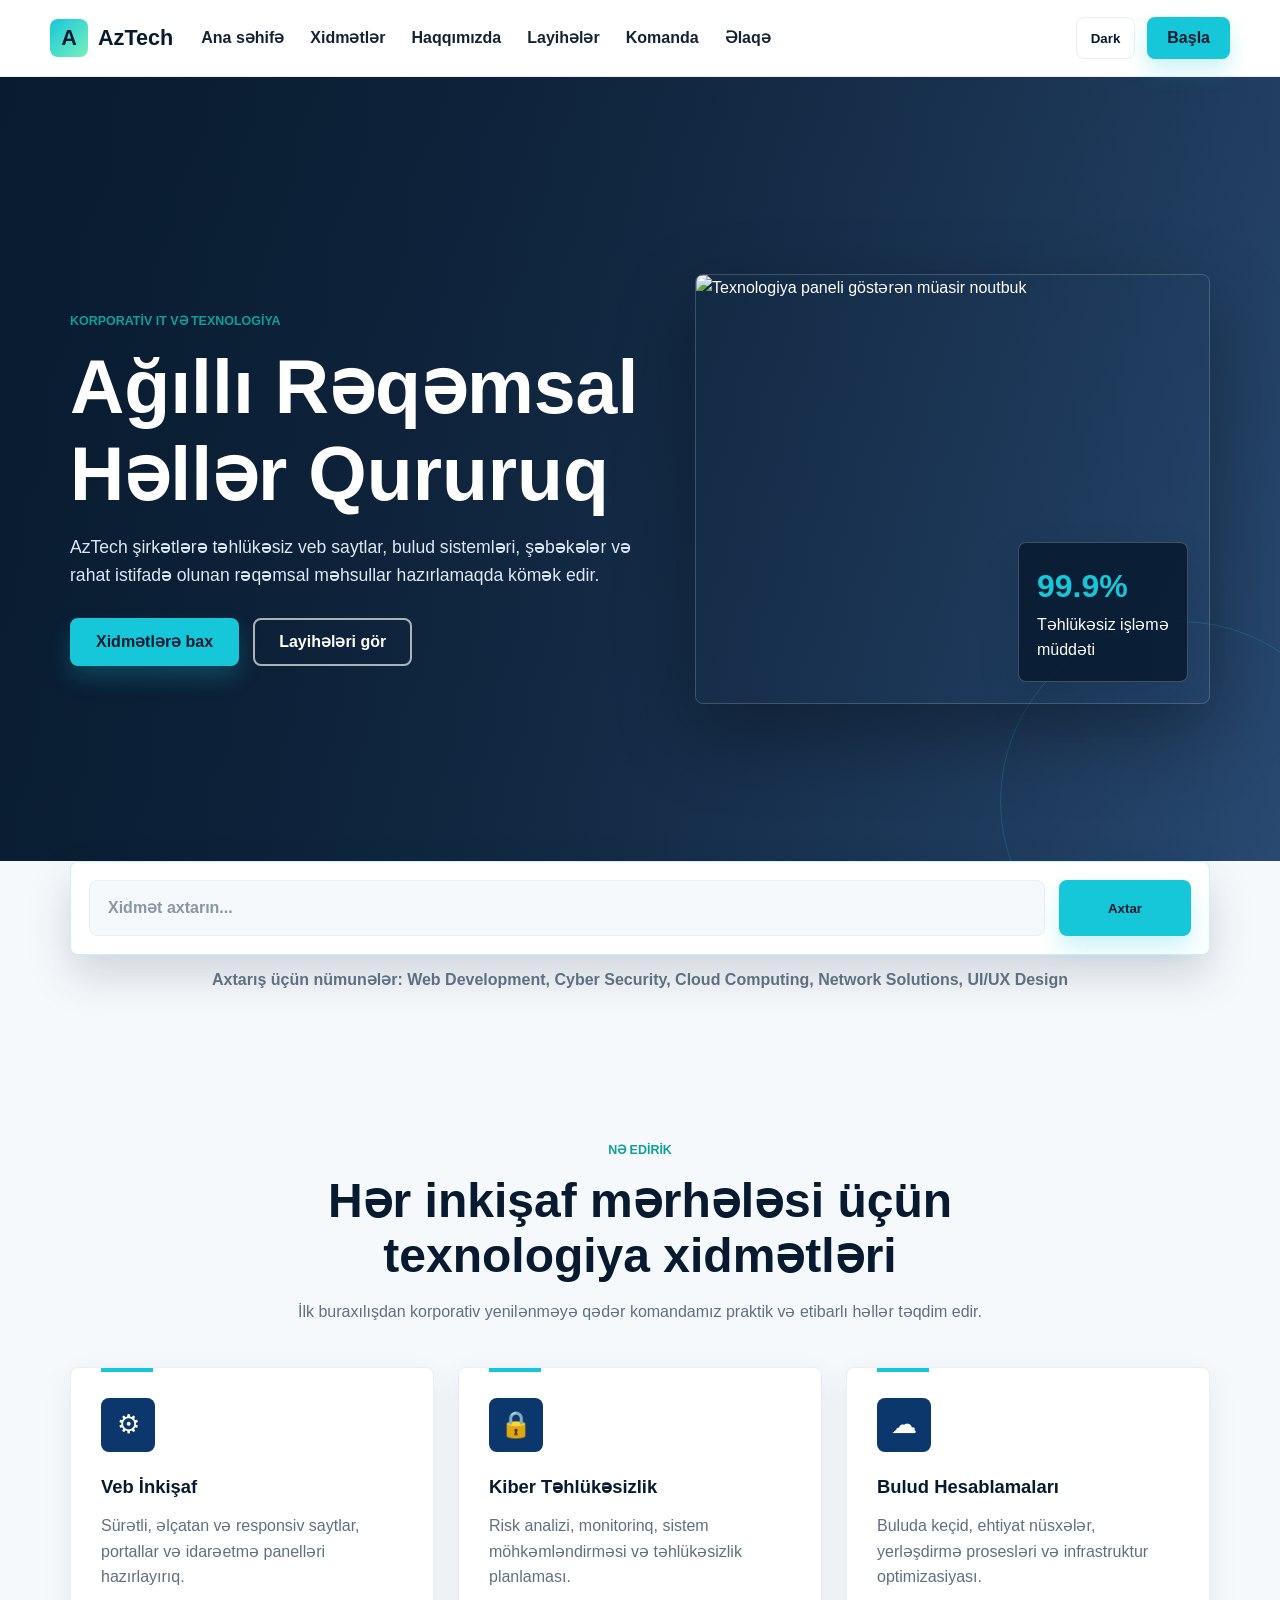
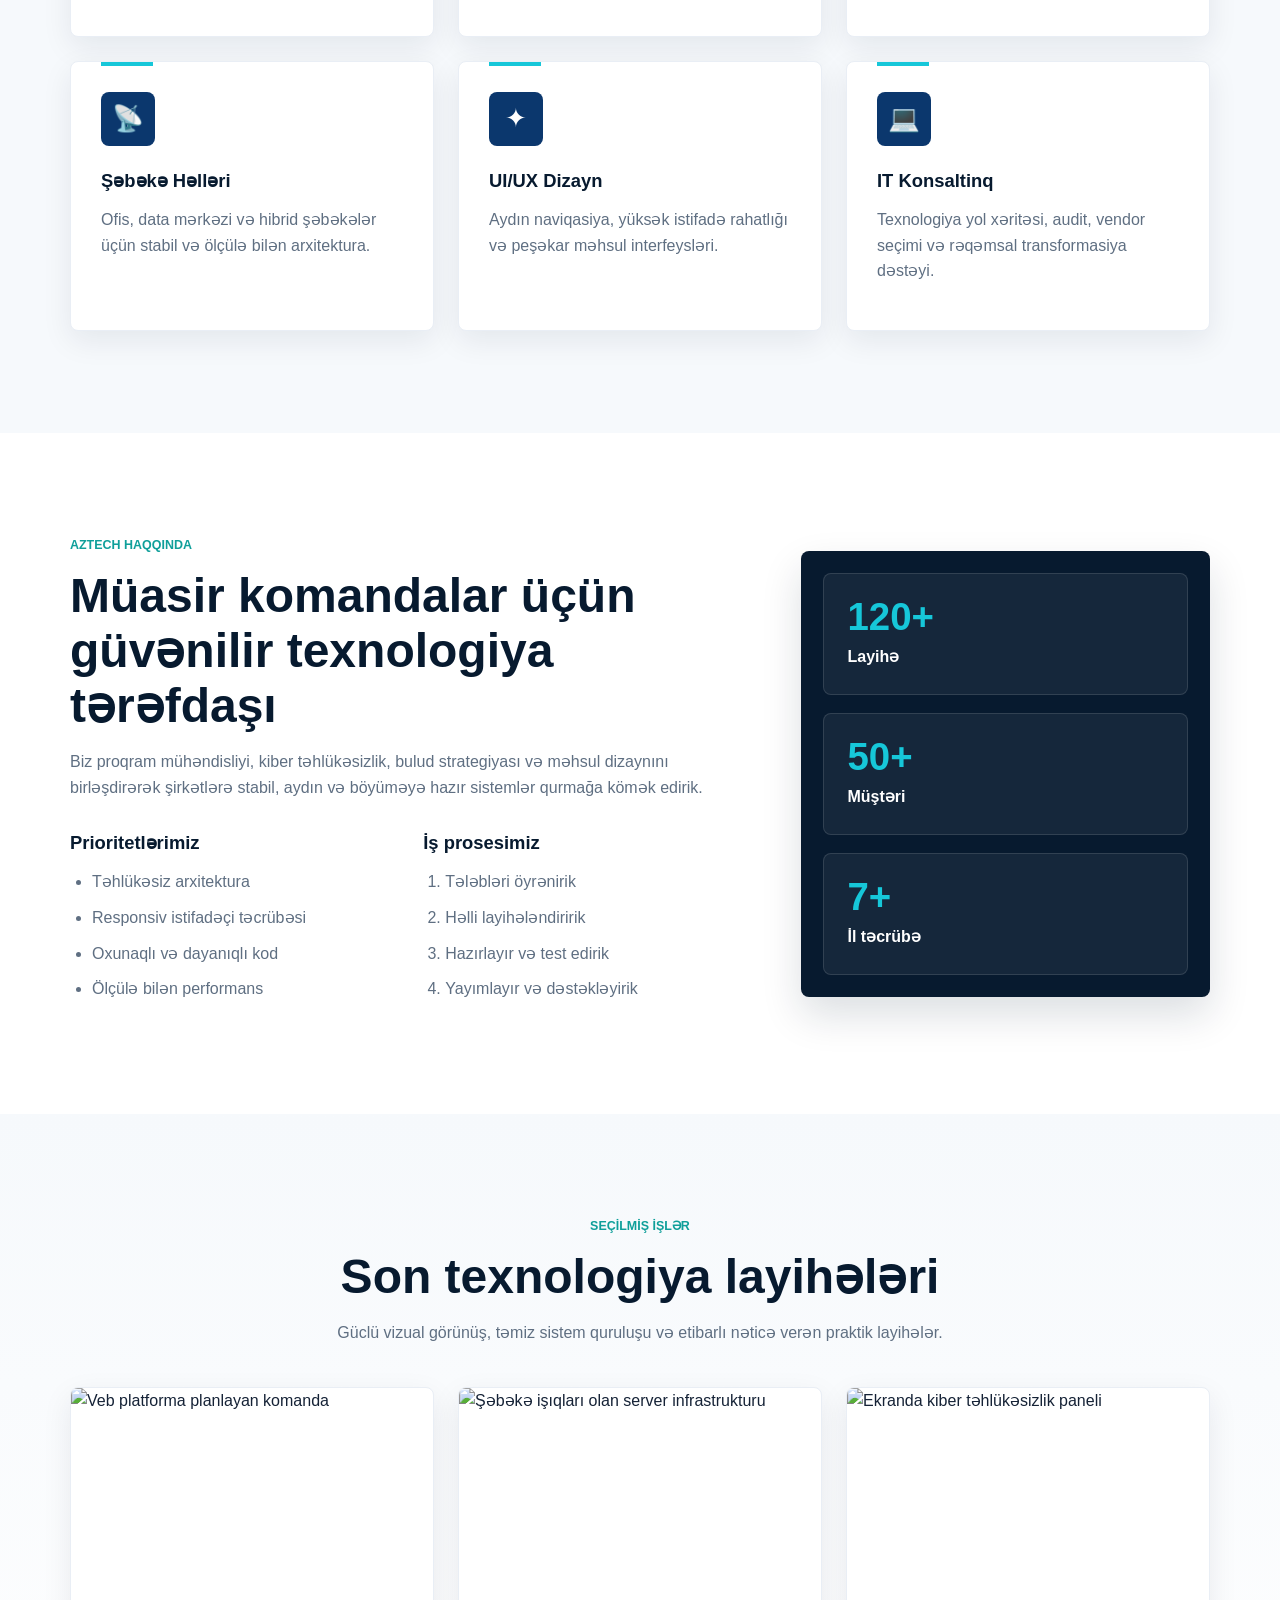
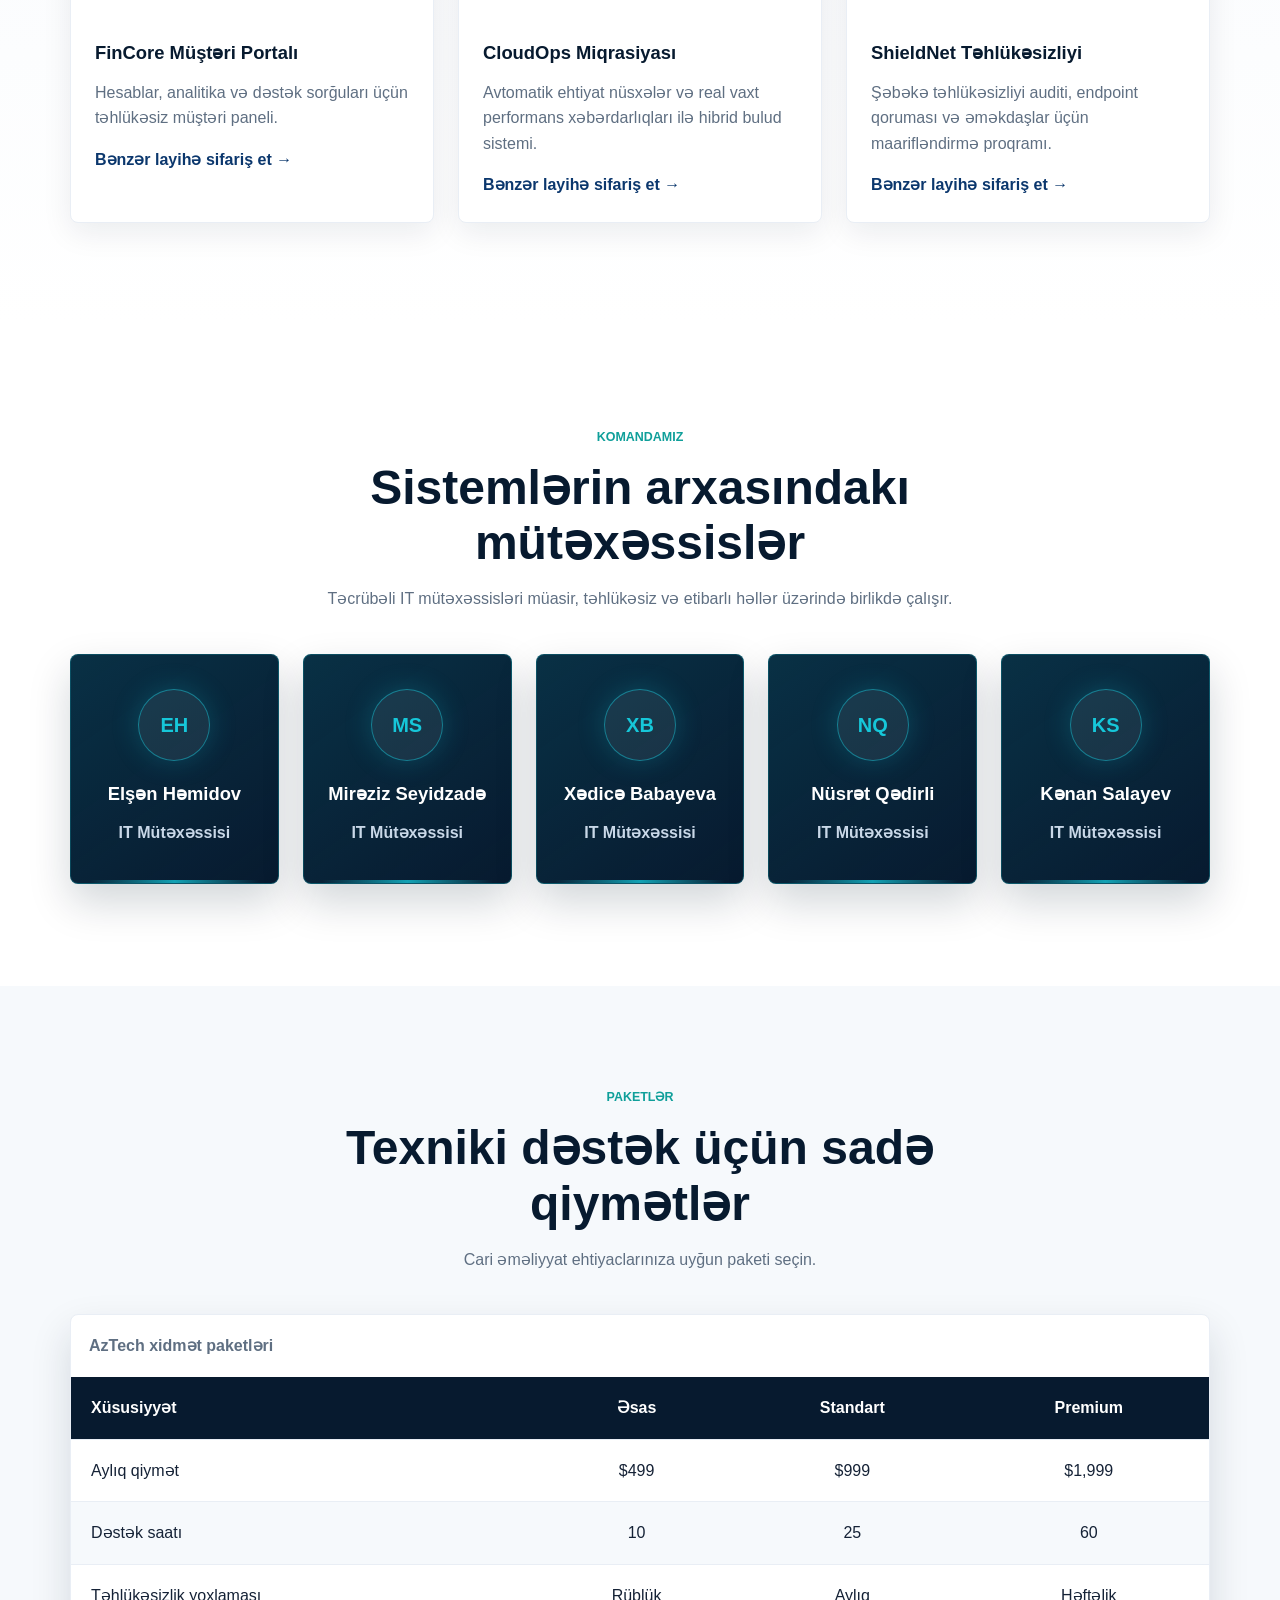
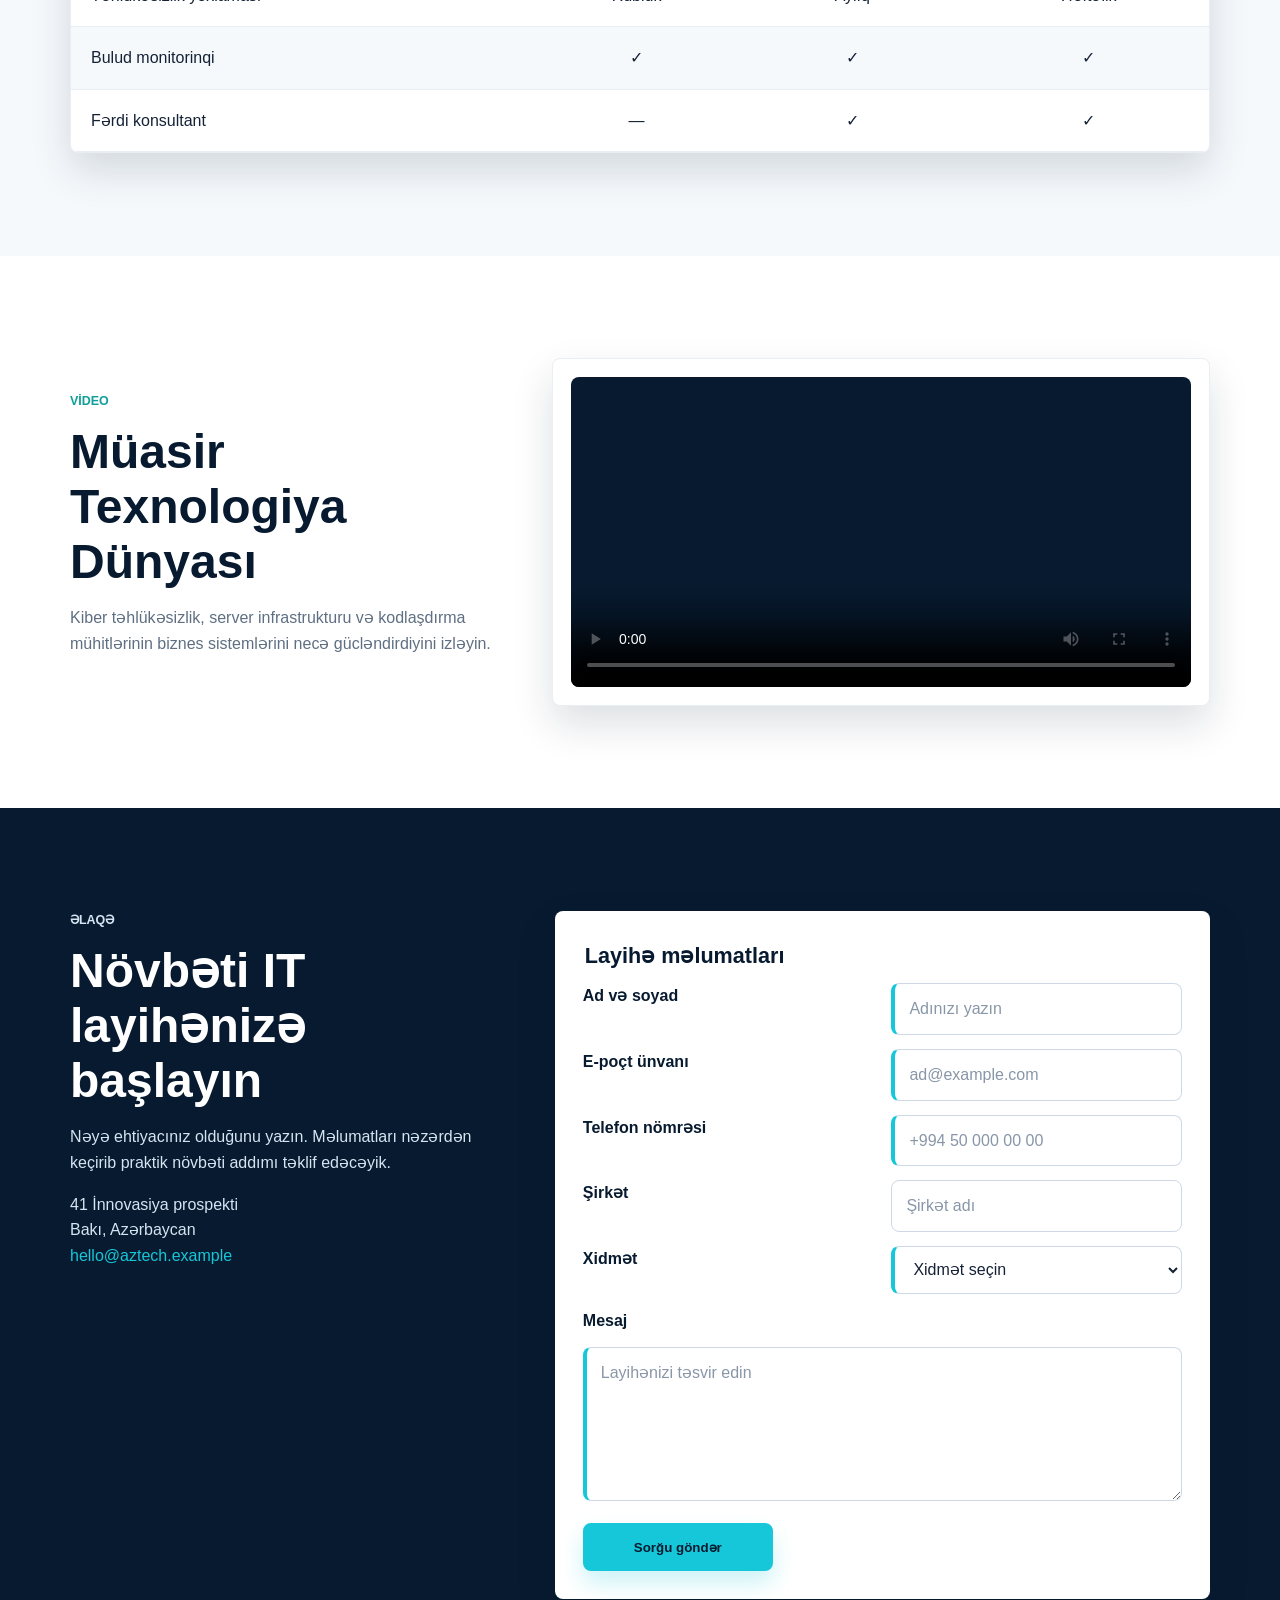
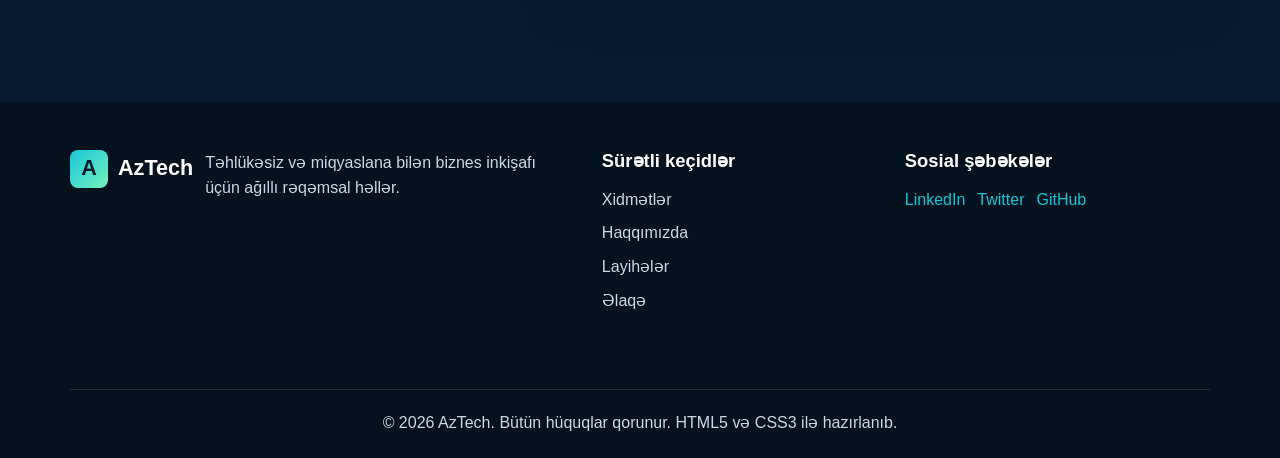
==== sayt.html @ c0870e99 "veb" ====
<!DOCTYPE html>
<html lang="az">
<head>
    <meta charset="UTF-8">
    <meta name="viewport" content="width=device-width, initial-scale=1.0">
    <meta name="description" content="AzTech müasir şirkətlər üçün ağıllı rəqəmsal həllər hazırlayır.">
    <title>AzTech | Ağıllı Rəqəmsal Həllər</title>
    <link rel="stylesheet" href="sayt.css">
</head>
<body>
    <!-- Header / Navigation -->
    <header class="site-header" id="home">
        <nav class="navbar" aria-label="Əsas naviqasiya">
            <a class="logo" href="#home" aria-label="AzTech ana səhifə">
                <span class="logo-mark">A</span>
                AzTech
            </a>

            <button class="menu-button" type="button" aria-label="Naviqasiyanı aç">
                <span></span>
                <span></span>
                <span></span>
            </button>

            <ul class="nav-links">
                <li><a href="#home">Ana səhifə</a></li>
                <li><a href="#services">Xidmətlər</a></li>
                <li><a href="#about">Haqqımızda</a></li>
                <li><a href="#projects">Layihələr</a></li>
                <li><a href="#team">Komanda</a></li>
                <li><a href="#contact">Əlaqə</a></li>
            </ul>

            <div class="nav-actions">
                <button class="theme-toggle" type="button">Dark</button>
                <a class="btn btn-small" href="#contact">Başla</a>
            </div>
        </nav>
    </header>

    <main>
        <!-- Hero Section -->
        <section class="hero section" aria-labelledby="hero-title">
            <div class="hero-overlay"></div>
            <div class="container hero-grid">
                <article class="hero-content">
                    <p class="eyebrow">Korporativ IT və Texnologiya</p>
                    <h1 id="hero-title">Ağıllı Rəqəmsal Həllər Qururuq</h1>
                    <p class="hero-text">
                        AzTech şirkətlərə təhlükəsiz veb saytlar, bulud sistemləri, şəbəkələr
                        və rahat istifadə olunan rəqəmsal məhsullar hazırlamaqda kömək edir.
                    </p>
                    <div class="button-group">
                        <a class="btn" href="#services">Xidmətlərə bax</a>
                        <a class="btn btn-secondary" href="#projects">Layihələri gör</a>
                    </div>
                </article>

                <aside class="hero-visual" aria-label="Texnologiya paneli görüntüsü">
                    <img src="https://images.unsplash.com/photo-1516321318423-f06f85e504b3?auto=format&fit=crop&w=900&q=80" alt="Texnologiya paneli göstərən müasir noutbuk">
                    <div class="floating-card">
                        <strong>99.9%</strong>
                        <span>Təhlükəsiz işləmə müddəti</span>
                    </div>
                </aside>
            </div>
        </section>

        <!-- Search Section -->
        <section class="search-section" aria-labelledby="site-search-title">
            <div class="container">
                <form class="site-search" action="#" method="get">
                    <label class="sr-only" for="site-search-input" id="site-search-title">Xidmət və layihə axtarışı</label>
                    <input type="search" id="site-search-input" name="q" placeholder="Xidmət axtarın...">
                    <button class="btn search-button" type="submit">Axtar</button>
                </form>
                <p class="search-message" id="search-message"></p>
            </div>
        </section>

        <!-- Services Section -->
        <section class="section services" id="services" aria-labelledby="services-title">
            <div class="container">
                <div class="section-heading">
                    <p class="eyebrow">Nə edirik</p>
                    <h2 id="services-title">Hər inkişaf mərhələsi üçün texnologiya xidmətləri</h2>
                    <p>İlk buraxılışdan korporativ yenilənməyə qədər komandamız praktik və etibarlı həllər təqdim edir.</p>
                </div>

                <div class="card-grid services-grid">
                    <article class="service-card" data-service="Web Development Veb İnkişaf">
                        <span class="card-icon">&#9881;</span>
                        <h3>Veb İnkişaf</h3>
                        <p>Sürətli, əlçatan və responsiv saytlar, portallar və idarəetmə panelləri hazırlayırıq.</p>
                    </article>
                    <article class="service-card" data-service="Cyber Security Kiber Təhlükəsizlik">
                        <span class="card-icon">&#128274;</span>
                        <h3>Kiber Təhlükəsizlik</h3>
                        <p>Risk analizi, monitorinq, sistem möhkəmləndirməsi və təhlükəsizlik planlaması.</p>
                    </article>
                    <article class="service-card" data-service="Cloud Computing Bulud Hesablamaları">
                        <span class="card-icon">&#9729;</span>
                        <h3>Bulud Hesablamaları</h3>
                        <p>Buluda keçid, ehtiyat nüsxələr, yerləşdirmə prosesləri və infrastruktur optimizasiyası.</p>
                    </article>
                    <article class="service-card" data-service="Network Solutions Şəbəkə Həlləri">
                        <span class="card-icon">&#128225;</span>
                        <h3>Şəbəkə Həlləri</h3>
                        <p>Ofis, data mərkəzi və hibrid şəbəkələr üçün stabil və ölçülə bilən arxitektura.</p>
                    </article>
                    <article class="service-card" data-service="UI/UX Design UI UX Dizayn">
                        <span class="card-icon">&#10022;</span>
                        <h3>UI/UX Dizayn</h3>
                        <p>Aydın naviqasiya, yüksək istifadə rahatlığı və peşəkar məhsul interfeysləri.</p>
                    </article>
                    <article class="service-card" data-service="IT Consulting IT Konsaltinq">
                        <span class="card-icon">&#128187;</span>
                        <h3>IT Konsaltinq</h3>
                        <p>Texnologiya yol xəritəsi, audit, vendor seçimi və rəqəmsal transformasiya dəstəyi.</p>
                    </article>
                </div>
            </div>
        </section>

        <!-- About Section -->
        <section class="section about" id="about" aria-labelledby="about-title">
            <div class="container about-grid">
                <article>
                    <p class="eyebrow">AzTech haqqında</p>
                    <h2 id="about-title">Müasir komandalar üçün güvənilir texnologiya tərəfdaşı</h2>
                    <p>
                        Biz proqram mühəndisliyi, kiber təhlükəsizlik, bulud strategiyası və məhsul dizaynını
                        birləşdirərək şirkətlərə stabil, aydın və böyüməyə hazır sistemlər qurmağa kömək edirik.
                    </p>

                    <div class="list-columns">
                        <div>
                            <h3>Prioritetlərimiz</h3>
                            <ul class="check-list">
                                <li>Təhlükəsiz arxitektura</li>
                                <li>Responsiv istifadəçi təcrübəsi</li>
                                <li>Oxunaqlı və dayanıqlı kod</li>
                                <li>Ölçülə bilən performans</li>
                            </ul>
                        </div>
                        <div>
                            <h3>İş prosesimiz</h3>
                            <ol class="number-list">
                                <li>Tələbləri öyrənirik</li>
                                <li>Həlli layihələndiririk</li>
                                <li>Hazırlayır və test edirik</li>
                                <li>Yayımlayır və dəstəkləyirik</li>
                            </ol>
                        </div>
                    </div>
                </article>

                <aside class="stats-panel" aria-label="Şirkət statistikası">
                    <div class="stat-card">
                        <strong>120+</strong>
                        <span>Layihə</span>
                    </div>
                    <div class="stat-card">
                        <strong>50+</strong>
                        <span>Müştəri</span>
                    </div>
                    <div class="stat-card">
                        <strong>7+</strong>
                        <span>İl təcrübə</span>
                    </div>
                </aside>
            </div>
        </section>

        <!-- Projects Section -->
        <section class="section projects" id="projects" aria-labelledby="projects-title">
            <div class="container">
                <div class="section-heading">
                    <p class="eyebrow">Seçilmiş işlər</p>
                    <h2 id="projects-title">Son texnologiya layihələri</h2>
                    <p>Güclü vizual görünüş, təmiz sistem quruluşu və etibarlı nəticə verən praktik layihələr.</p>
                </div>

                <div class="card-grid project-grid">
                    <article class="project-card">
                        <img src="https://images.unsplash.com/photo-1551434678-e076c223a692?auto=format&fit=crop&w=700&q=80" alt="Veb platforma planlayan komanda">
                        <div class="project-body">
                            <h3>FinCore Müştəri Portalı</h3>
                            <p>Hesablar, analitika və dəstək sorğuları üçün təhlükəsiz müştəri paneli.</p>
                            <a href="#contact">Bənzər layihə sifariş et &rarr;</a>
                        </div>
                    </article>
                    <article class="project-card">
                        <img src="https://images.unsplash.com/photo-1558494949-ef010cbdcc31?auto=format&fit=crop&w=700&q=80" alt="Şəbəkə işıqları olan server infrastrukturu">
                        <div class="project-body">
                            <h3>CloudOps Miqrasiyası</h3>
                            <p>Avtomatik ehtiyat nüsxələr və real vaxt performans xəbərdarlıqları ilə hibrid bulud sistemi.</p>
                            <a href="#contact">Bənzər layihə sifariş et &rarr;</a>
                        </div>
                    </article>
                    <article class="project-card">
                        <img src="https://images.unsplash.com/photo-1563986768609-322da13575f3?auto=format&fit=crop&w=700&q=80" alt="Ekranda kiber təhlükəsizlik paneli">
                        <div class="project-body">
                            <h3>ShieldNet Təhlükəsizliyi</h3>
                            <p>Şəbəkə təhlükəsizliyi auditi, endpoint qoruması və əməkdaşlar üçün maarifləndirmə proqramı.</p>
                            <a href="#contact">Bənzər layihə sifariş et &rarr;</a>
                        </div>
                    </article>
                </div>
            </div>
        </section>

        <!-- Team Section -->
        <section class="section team" id="team" aria-labelledby="team-title">
            <div class="container">
                <div class="section-heading">
                    <p class="eyebrow">Komandamız</p>
                    <h2 id="team-title">Sistemlərin arxasındakı mütəxəssislər</h2>
                    <p>Təcrübəli IT mütəxəssisləri müasir, təhlükəsiz və etibarlı həllər üzərində birlikdə çalışır.</p>
                </div>

                <div class="card-grid team-grid">
                    <article class="team-card" data-initials="EH">
                        <h3>Elşən Həmidov</h3>
                        <p>IT Mütəxəssisi</p>
                    </article>
                    <article class="team-card" data-initials="MS">
                        <h3>Mirəziz Seyidzadə</h3>
                        <p>IT Mütəxəssisi</p>
                    </article>
                    <article class="team-card" data-initials="XB">
                        <h3>Xədicə Babayeva</h3>
                        <p>IT Mütəxəssisi</p>
                    </article>
                    <article class="team-card" data-initials="NQ">
                        <h3>Nüsrət Qədirli</h3>
                        <p>IT Mütəxəssisi</p>
                    </article>
                    <article class="team-card" data-initials="KS">
                        <h3>Kənan Salayev</h3>
                        <p>IT Mütəxəssisi</p>
                    </article>
                </div>
            </div>
        </section>

        <!-- Pricing Table Section -->
        <section class="section pricing" aria-labelledby="pricing-title">
            <div class="container">
                <div class="section-heading">
                    <p class="eyebrow">Paketlər</p>
                    <h2 id="pricing-title">Texniki dəstək üçün sadə qiymətlər</h2>
                    <p>Cari əməliyyat ehtiyaclarınıza uyğun paketi seçin.</p>
                </div>

                <div class="table-wrap">
                    <table>
                        <caption>AzTech xidmət paketləri</caption>
                        <thead>
                            <tr>
                                <th scope="col">Xüsusiyyət</th>
                                <th scope="col">Əsas</th>
                                <th scope="col">Standart</th>
                                <th scope="col">Premium</th>
                            </tr>
                        </thead>
                        <tbody>
                            <tr>
                                <td>Aylıq qiymət</td>
                                <td>$499</td>
                                <td>$999</td>
                                <td>$1,999</td>
                            </tr>
                            <tr>
                                <td>Dəstək saatı</td>
                                <td>10</td>
                                <td>25</td>
                                <td>60</td>
                            </tr>
                            <tr>
                                <td>Təhlükəsizlik yoxlaması</td>
                                <td>Rüblük</td>
                                <td>Aylıq</td>
                                <td>Həftəlik</td>
                            </tr>
                            <tr>
                                <td>Bulud monitorinqi</td>
                                <td>&#10003;</td>
                                <td>&#10003;</td>
                                <td>&#10003;</td>
                            </tr>
                            <tr>
                                <td>Fərdi konsultant</td>
                                <td>&mdash;</td>
                                <td>&#10003;</td>
                                <td>&#10003;</td>
                            </tr>
                        </tbody>
                    </table>
                </div>
            </div>
        </section>

        <!-- Video Section -->
        <section class="section media-section" aria-labelledby="media-title">
            <div class="container media-grid">
                <article>
                    <p class="eyebrow">Video</p>
                    <h2 id="media-title">Müasir Texnologiya Dünyası</h2>
                    <p>
                        Kiber təhlükəsizlik, server infrastrukturu və kodlaşdırma mühitlərinin
                        biznes sistemlərini necə gücləndirdiyini izləyin.
                    </p>
                </article>

                <div class="media-box">
                    <video controls poster="https://images.unsplash.com/photo-1518770660439-4636190af475?auto=format&fit=crop&w=900&q=80">
                        <source src="https://videos.pexels.com/video-files/3129957/3129957-uhd_2560_1440_25fps.mp4" type="video/mp4">
                        Brauzeriniz video elementini dəstəkləmir.
                    </video>
                </div>
            </div>
        </section>

        <!-- Contact Section -->
        <section class="section contact" id="contact" aria-labelledby="contact-title">
            <div class="container contact-grid">
                <article>
                    <p class="eyebrow">Əlaqə</p>
                    <h2 id="contact-title">Növbəti IT layihənizə başlayın</h2>
                    <p>
                        Nəyə ehtiyacınız olduğunu yazın. Məlumatları nəzərdən keçirib praktik növbəti addımı təklif edəcəyik.
                    </p>
                    <address>
                        41 İnnovasiya prospekti<br>
                        Bakı, Azərbaycan<br>
                        <a href="mailto:hello@aztech.example">hello@aztech.example</a>
                    </address>
                </article>

                <form class="contact-form" action="#" method="post" novalidate>
                    <fieldset>
                        <legend>Layihə məlumatları</legend>

                        <label for="name">Ad və soyad</label>
                        <input type="text" id="name" name="name" placeholder="Adınızı yazın" required minlength="2">

                        <label for="email">E-poçt ünvanı</label>
                        <input type="email" id="email" name="email" placeholder="ad@example.com" required>

                        <label for="phone">Telefon nömrəsi</label>
                        <input type="tel" id="phone" name="phone" placeholder="+994 50 000 00 00" required>

                        <label for="company">Şirkət</label>
                        <input type="text" id="company" name="company" placeholder="Şirkət adı">

                        <label for="service">Xidmət</label>
                        <select id="service" name="service" required>
                            <option value="">Xidmət seçin</option>
                            <option value="web-development">Veb İnkişaf</option>
                            <option value="cyber-security">Kiber Təhlükəsizlik</option>
                            <option value="cloud-computing">Bulud Hesablamaları</option>
                            <option value="it-consulting">IT Konsaltinq</option>
                        </select>

                        <label for="message">Mesaj</label>
                        <textarea id="message" name="message" rows="5" placeholder="Layihənizi təsvir edin" required></textarea>

                        <button class="btn" type="submit">Sorğu göndər</button>
                    </fieldset>
                </form>
            </div>
        </section>
    </main>

    <!-- Footer -->
    <footer class="footer">
        <div class="container footer-grid">
            <div>
                <a class="logo footer-logo" href="#home">
                    <span class="logo-mark">A</span>
                    AzTech
                </a>
                <p>Təhlükəsiz və miqyaslana bilən biznes inkişafı üçün ağıllı rəqəmsal həllər.</p>
            </div>

            <div>
                <h3>Sürətli keçidlər</h3>
                <ul>
                    <li><a href="#services">Xidmətlər</a></li>
                    <li><a href="#about">Haqqımızda</a></li>
                    <li><a href="#projects">Layihələr</a></li>
                    <li><a href="#contact">Əlaqə</a></li>
                </ul>
            </div>

            <div>
                <h3>Sosial şəbəkələr</h3>
                <div class="footer-social">
                    <a href="#">LinkedIn</a>
                    <a href="#">Twitter</a>
                    <a href="#">GitHub</a>
                </div>
            </div>
        </div>
        <p class="copyright">&copy; 2026 AzTech. Bütün hüquqlar qorunur. HTML5 və CSS3 ilə hazırlanıb.</p>
    </footer>
    <button class="back-to-top" type="button" aria-label="Yuxarı qalx">↑</button>
    <script src="sayt.js"></script>
</body>
</html>
---- sayt.css ----
/* Base Styles */
*,
*::before,
*::after {
    box-sizing: border-box;
}

:root {
    --navy: #071a2f;
    --blue: #0b376d;
    --cyan: #16c7d9;
    --teal: #0f9f9a;
    --white: #ffffff;
    --gray-50: #f6f9fc;
    --gray-100: #e9eef5;
    --gray-600: #5f6f82;
    --gray-900: #152236;
    --shadow: 0 18px 40px rgba(7, 26, 47, 0.14);
    --radius: 8px;
    --section-padding: clamp(64px, 8vw, 108px);
}

html {
    scroll-behavior: smooth;
}

body {
    margin: 0;
    color: var(--gray-900);
    background: var(--white);
    font-family: Arial, Helvetica, sans-serif;
    line-height: 1.6;
    overflow-x: hidden;
}

body.dark-mode {
    --white: #071a2f;
    --gray-50: #0d223a;
    --gray-100: #1d3b59;
    --gray-600: #c8d7e8;
    --gray-900: #f4f8fc;
    --navy: #f4f8fc;
    --blue: #16c7d9;
    background: #071a2f;
}

body.dark-mode .site-header,
body.dark-mode .service-card,
body.dark-mode .project-card,
body.dark-mode .site-search,
body.dark-mode .contact-form,
body.dark-mode .table-wrap,
body.dark-mode .media-box {
    background: #0d223a;
}

body.dark-mode .hero,
body.dark-mode .contact,
body.dark-mode .footer {
    background-color: #04111f;
}

img,
video {
    display: block;
    max-width: 100%;
}

a {
    color: inherit;
    text-decoration: none;
    transition: color 0.25s ease, background-color 0.25s ease, transform 0.25s ease;
}

a:hover {
    color: var(--cyan);
}

a:focus,
button:focus,
input:focus,
select:focus,
textarea:focus {
    outline: 3px solid rgba(22, 199, 217, 0.35);
    outline-offset: 3px;
}

p {
    margin: 0 0 1rem;
    color: var(--gray-600);
}

h1,
h2,
h3 {
    margin: 0 0 1rem;
    color: var(--navy);
    line-height: 1.15;
}

h1 {
    max-width: 760px;
    font-size: clamp(2.4rem, 6vw, 4.7rem);
}

h2 {
    font-size: clamp(1.9rem, 4vw, 3rem);
}

h3 {
    font-size: 1.15rem;
}

/* Layout Utilities */
.container {
    width: min(1140px, calc(100% - 40px));
    margin: 0 auto;
}

.section {
    padding: var(--section-padding) 0;
}

.sr-only {
    position: absolute;
    width: 1px;
    height: 1px;
    padding: 0;
    margin: -1px;
    overflow: hidden;
    clip: rect(0, 0, 0, 0);
    white-space: nowrap;
    border: 0;
}

.section-heading {
    max-width: 720px;
    margin: 0 auto 42px;
    text-align: center;
}

.eyebrow {
    margin-bottom: 0.75rem;
    color: var(--teal);
    font-size: 0.78rem;
    font-weight: 800;
    letter-spacing: 0;
    text-transform: uppercase;
}

.card-grid {
    display: grid;
    gap: 24px;
}

.btn {
    display: inline-flex;
    align-items: center;
    justify-content: center;
    min-height: 48px;
    padding: 0 24px;
    border: 2px solid var(--cyan);
    border-radius: var(--radius);
    color: var(--navy);
    background: var(--cyan);
    font-weight: 800;
    cursor: pointer;
    box-shadow: 0 12px 22px rgba(22, 199, 217, 0.22);
}

.btn:hover {
    color: var(--white);
    background: var(--teal);
    border-color: var(--teal);
    transform: translateY(-2px);
}

.btn-secondary {
    color: var(--white);
    background: transparent;
    border-color: rgba(255, 255, 255, 0.65);
    box-shadow: none;
}

.btn-secondary:hover {
    background: var(--white);
    color: var(--navy);
    border-color: var(--white);
}

.btn-small {
    min-height: 42px;
    padding: 0 18px;
}

/* Header / Navigation */
.site-header {
    position: sticky;
    top: 0;
    z-index: 100;
    background: rgba(255, 255, 255, 0.96);
    border-bottom: 1px solid var(--gray-100);
    backdrop-filter: blur(14px);
}

.navbar {
    display: flex;
    align-items: center;
    justify-content: space-between;
    width: min(1180px, calc(100% - 40px));
    min-height: 76px;
    margin: 0 auto;
    gap: 28px;
}

.logo {
    display: inline-flex;
    align-items: center;
    gap: 10px;
    color: var(--navy);
    font-size: 1.35rem;
    font-weight: 900;
}

.logo-mark {
    display: inline-grid;
    place-items: center;
    width: 38px;
    height: 38px;
    border-radius: 8px;
    color: var(--navy);
    background: linear-gradient(135deg, var(--cyan), #76f0bd);
}

.nav-links {
    display: flex;
    align-items: center;
    justify-content: center;
    gap: 26px;
    padding: 0;
    margin: 0;
    list-style: none;
}

.nav-links a {
    color: var(--gray-900);
    font-weight: 700;
}

.nav-links a:hover {
    color: var(--teal);
}

.menu-button {
    display: none;
    width: 42px;
    height: 42px;
    padding: 9px;
    border: 1px solid var(--gray-100);
    border-radius: var(--radius);
    background: var(--white);
    cursor: pointer;
}

.menu-button span {
    display: block;
    height: 2px;
    margin: 6px 0;
    background: var(--navy);
}

.nav-actions {
    display: flex;
    align-items: center;
    gap: 12px;
    margin-left: auto;
}

.theme-toggle {
    min-height: 42px;
    padding: 0 14px;
    border: 1px solid var(--gray-100);
    border-radius: var(--radius);
    color: var(--navy);
    background: var(--white);
    font-weight: 800;
    cursor: pointer;
}

.theme-toggle:hover {
    color: var(--white);
    background: var(--blue);
}

/* Hero Section */
.hero {
    position: relative;
    min-height: calc(100vh - 76px);
    display: flex;
    align-items: center;
    color: var(--white);
    background:
        linear-gradient(120deg, rgba(7, 26, 47, 0.97), rgba(11, 55, 109, 0.84)),
        url("https://images.unsplash.com/photo-1451187580459-43490279c0fa?auto=format&fit=crop&w=1800&q=80") center / cover;
    overflow: hidden;
}

.hero::after {
    content: "";
    position: absolute;
    right: -80px;
    bottom: -80px;
    width: 360px;
    height: 360px;
    border: 1px solid rgba(22, 199, 217, 0.22);
    border-radius: 50%;
}

.hero-overlay {
    position: absolute;
    inset: 0;
    z-index: 0;
    background: linear-gradient(90deg, rgba(7, 26, 47, 0.85), rgba(7, 26, 47, 0.22));
}

.hero-grid {
    position: relative;
    z-index: 1;
    display: grid;
    grid-template-columns: 1.05fr 0.95fr;
    align-items: center;
    gap: 56px;
}

.hero h1,
.hero h2,
.hero h3 {
    color: var(--white);
}

.hero-text {
    max-width: 650px;
    color: #dce8f5;
    font-size: 1.1rem;
}

.button-group {
    display: flex;
    flex-wrap: wrap;
    gap: 14px;
    margin-top: 28px;
}

.hero-visual {
    position: relative;
}

.hero-visual img {
    width: 100%;
    height: 430px;
    object-fit: cover;
    border: 1px solid rgba(255, 255, 255, 0.18);
    border-radius: var(--radius);
    box-shadow: 0 30px 80px rgba(0, 0, 0, 0.32);
}

.floating-card {
    position: absolute;
    right: 22px;
    bottom: 22px;
    width: 170px;
    padding: 18px;
    border: 1px solid rgba(255, 255, 255, 0.22);
    border-radius: var(--radius);
    background: rgba(7, 26, 47, 0.86);
    box-shadow: var(--shadow);
}

.floating-card strong,
.floating-card span {
    display: block;
}

.floating-card strong {
    color: var(--cyan);
    font-size: 2rem;
}

.floating-card span {
    color: var(--white);
}

/* Search Section */
.search-section {
    position: relative;
    z-index: 2;
    padding: 0 0 46px;
    background: var(--gray-50);
}

.search-section .container {
    margin-top: -40px;
}

.site-search {
    display: grid;
    grid-template-columns: minmax(0, 1fr) auto;
    align-items: center;
    gap: 14px;
    padding: 18px;
    border: 1px solid rgba(22, 199, 217, 0.24);
    border-radius: var(--radius);
    background: var(--white);
    box-shadow: 0 20px 45px rgba(7, 26, 47, 0.16);
}

.site-search input {
    min-height: 56px;
    padding: 14px 18px;
    border-color: var(--gray-100);
    background: var(--gray-50);
    font-weight: 700;
}

.site-search input:focus {
    border-color: var(--cyan);
    background: var(--white);
}

.search-button {
    min-width: 132px;
    min-height: 56px;
}

.search-message {
    min-height: 24px;
    margin: 12px 0 0;
    color: var(--gray-600);
    font-weight: 700;
    text-align: center;
}

/* Services Section */
.services {
    background: var(--gray-50);
}

.services-grid {
    grid-template-columns: repeat(3, 1fr);
}

.service-card {
    position: relative;
    min-height: 260px;
    padding: 30px;
    border: 1px solid var(--gray-100);
    border-radius: var(--radius);
    background: var(--white);
    box-shadow: 0 10px 30px rgba(7, 26, 47, 0.08);
    transition: transform 0.25s ease, box-shadow 0.25s ease, border-color 0.25s ease;
}

.service-card::before {
    content: "";
    position: absolute;
    left: 30px;
    top: 0;
    width: 52px;
    height: 4px;
    background: var(--cyan);
}

.service-card:hover {
    transform: translateY(-8px);
    border-color: rgba(22, 199, 217, 0.55);
    box-shadow: var(--shadow);
}

.service-card.hide-card {
    display: none;
}

.card-icon {
    display: grid;
    place-items: center;
    width: 54px;
    height: 54px;
    margin-bottom: 24px;
    border-radius: var(--radius);
    color: var(--white);
    background: var(--blue);
    font-size: 1.6rem;
}

/* About Section */
.about-grid {
    display: grid;
    grid-template-columns: minmax(0, 1.25fr) minmax(300px, 0.75fr);
    align-items: center;
    gap: 48px;
}

.list-columns {
    display: grid;
    grid-template-columns: repeat(2, 1fr);
    gap: 24px;
    margin-top: 32px;
}

.check-list,
.number-list {
    margin: 0;
    padding-left: 22px;
    color: var(--gray-600);
}

.check-list li,
.number-list li {
    margin-bottom: 10px;
}

.stats-panel {
    display: grid;
    gap: 18px;
    padding: 22px;
    border-radius: var(--radius);
    background: var(--navy);
    box-shadow: var(--shadow);
}

.stat-card {
    padding: 24px;
    border: 1px solid rgba(255, 255, 255, 0.12);
    border-radius: var(--radius);
    background: rgba(255, 255, 255, 0.06);
}

.stat-card strong,
.stat-card span {
    display: block;
}

.stat-card strong {
    color: var(--cyan);
    font-size: 2.4rem;
    line-height: 1;
}

.stat-card span {
    margin-top: 8px;
    color: var(--white);
    font-weight: 700;
}

/* Projects Section */
.projects {
    background: linear-gradient(180deg, var(--gray-50), var(--white));
}

.project-grid {
    grid-template-columns: repeat(3, 1fr);
}

.project-card {
    border: 1px solid var(--gray-100);
    border-radius: var(--radius);
    background: var(--white);
    box-shadow: 0 10px 30px rgba(7, 26, 47, 0.08);
    overflow: hidden;
}

.project-card img {
    width: 100%;
    height: 230px;
    object-fit: cover;
}

.project-body {
    padding: 24px;
}

.project-body a {
    color: var(--blue);
    font-weight: 800;
}

.project-body a:hover {
    color: var(--teal);
}

/* Team Section */
.team-grid {
    grid-template-columns: repeat(5, 1fr);
}

.team-card {
    position: relative;
    min-height: 230px;
    padding: 34px 22px;
    border: 1px solid rgba(22, 199, 217, 0.26);
    border-radius: var(--radius);
    text-align: center;
    background:
        linear-gradient(145deg, rgba(22, 199, 217, 0.13), rgba(255, 255, 255, 0)),
        var(--navy);
    box-shadow: 0 18px 42px rgba(7, 26, 47, 0.18);
    overflow: hidden;
    transition: transform 0.25s ease, border-color 0.25s ease, box-shadow 0.25s ease;
}

.team-card::before {
    content: attr(data-initials);
    display: grid;
    place-items: center;
    width: 72px;
    height: 72px;
    margin: 0 auto 22px;
    border: 1px solid rgba(22, 199, 217, 0.5);
    border-radius: 50%;
    color: var(--cyan);
    background: rgba(255, 255, 255, 0.07);
    font-size: 1.25rem;
    font-weight: 900;
    box-shadow: 0 0 28px rgba(22, 199, 217, 0.22);
}

.team-card::after {
    content: "";
    position: absolute;
    inset: auto 18px 0;
    height: 3px;
    background: linear-gradient(90deg, transparent, var(--cyan), transparent);
    opacity: 0.78;
}

.team-card:hover {
    transform: translateY(-8px);
    border-color: rgba(22, 199, 217, 0.78);
    box-shadow: 0 24px 55px rgba(22, 199, 217, 0.24);
}

.team-card.team-hover {
    transform: scale(1.04);
    border-color: var(--cyan);
    box-shadow: 0 28px 62px rgba(22, 199, 217, 0.34);
}

.team-card h3 {
    color: var(--white);
}

.team-card p {
    margin-bottom: 0;
    color: #c9d8e8;
    font-weight: 700;
}

.social-links {
    display: flex;
    justify-content: center;
    gap: 10px;
    margin-top: 18px;
}

.social-links a {
    display: grid;
    place-items: center;
    width: 38px;
    height: 38px;
    border-radius: 50%;
    color: var(--white);
    background: var(--blue);
    font-size: 0.8rem;
    font-weight: 800;
}

.social-links a:hover {
    background: var(--cyan);
    color: var(--navy);
    transform: translateY(-2px);
}

/* Pricing Table Section */
.pricing {
    background: var(--gray-50);
}

.table-wrap {
    overflow-x: auto;
    border: 1px solid var(--gray-100);
    border-radius: var(--radius);
    background: var(--white);
    box-shadow: var(--shadow);
}

table {
    width: 100%;
    min-width: 720px;
    border-collapse: collapse;
}

caption {
    padding: 18px;
    color: var(--gray-600);
    font-weight: 700;
    text-align: left;
}

th,
td {
    padding: 18px 20px;
    border-bottom: 1px solid var(--gray-100);
    text-align: left;
}

thead th {
    color: var(--white);
    background: var(--navy);
}

tbody tr:nth-child(even) {
    background: var(--gray-50);
}

tbody tr:hover {
    background: #edfcff;
}

td:not(:first-child),
th:not(:first-child) {
    text-align: center;
}

/* Media Section */
.media-grid {
    display: grid;
    grid-template-columns: 0.8fr 1.2fr;
    align-items: center;
    gap: 44px;
}

.media-box {
    padding: 18px;
    border: 1px solid var(--gray-100);
    border-radius: var(--radius);
    background: var(--white);
    box-shadow: var(--shadow);
}

.media-box video {
    width: 100%;
    max-height: 420px;
    border-radius: var(--radius);
    background: var(--navy);
}

/* Contact Section */
.contact {
    background: var(--navy);
}

.contact h2,
.contact h3 {
    color: var(--white);
}

.contact p,
.contact address {
    color: #d6e4f2;
}

.contact-grid {
    display: grid;
    grid-template-columns: 0.8fr 1.2fr;
    gap: 48px;
}

address {
    font-style: normal;
}

address a {
    color: var(--cyan);
}

.contact-form {
    padding: 28px;
    border-radius: var(--radius);
    background: var(--white);
    box-shadow: var(--shadow);
}

fieldset {
    display: grid;
    grid-template-columns: repeat(2, 1fr);
    gap: 14px 18px;
    padding: 0;
    margin: 0;
    border: 0;
}

legend {
    grid-column: 1 / -1;
    margin-bottom: 10px;
    color: var(--navy);
    font-size: 1.35rem;
    font-weight: 900;
}

label {
    color: var(--navy);
    font-weight: 800;
}

input,
select,
textarea {
    width: 100%;
    min-height: 48px;
    padding: 12px 14px;
    border: 1px solid #cfd9e5;
    border-radius: var(--radius);
    color: var(--gray-900);
    background: var(--white);
    font: inherit;
}

textarea {
    min-height: 130px;
    resize: vertical;
}

input::placeholder,
textarea::placeholder {
    color: #8896a8;
}

input[required],
select[required],
textarea[required] {
    border-left: 4px solid var(--cyan);
}

label[for="message"],
#message,
.contact-form .btn {
    grid-column: 1 / -1;
}

.contact-form .btn {
    width: fit-content;
    min-width: 190px;
    margin-top: 8px;
}

/* Footer */
.footer {
    padding: 48px 0 22px;
    color: #c9d8e8;
    background: #04111f !important;
}

.footer-grid {
    display: grid;
    grid-template-columns: 1.3fr 0.7fr 0.8fr;
    gap: 36px;
}

.footer h3,
.footer .logo {
    color: var(--white);
}

.footer ul {
    padding: 0;
    margin: 0;
    list-style: none;
}

.footer li {
    margin-bottom: 8px;
}

.footer p {
    color: #c9d8e8;
}

.footer-social {
    display: flex;
    flex-wrap: wrap;
    gap: 12px;
}

.footer-social a {
    color: var(--cyan);
}

.copyright {
    width: min(1140px, calc(100% - 40px));
    margin: 32px auto 0;
    padding-top: 20px;
    border-top: 1px solid rgba(255, 255, 255, 0.12);
    text-align: center;
}

.back-to-top {
    position: fixed;
    right: 22px;
    bottom: 22px;
    z-index: 90;
    display: none;
    width: 48px;
    height: 48px;
    border: 0;
    border-radius: var(--radius);
    color: var(--navy);
    background: var(--cyan);
    font-size: 1.4rem;
    font-weight: 900;
    cursor: pointer;
    box-shadow: var(--shadow);
}

.back-to-top:hover {
    color: var(--white);
    background: var(--teal);
}

/* Float and Clear Demonstration */
.footer-logo {
    float: left;
    margin-right: 12px;
    margin-bottom: 8px;
}

.footer-grid::after {
    content: "";
    display: block;
    clear: both;
}

/* Responsive Layout */
@media (max-width: 980px) {
    .navbar {
        flex-wrap: wrap;
        gap: 14px;
    }

    .menu-button {
        display: block;
        order: 3;
    }

    .nav-actions {
        margin-left: auto;
    }

    .nav-links {
        display: none;
        order: 4;
        width: 100%;
        padding: 16px 0 22px;
        flex-direction: column;
        align-items: flex-start;
    }

    .nav-links.open {
        display: flex;
    }

    .hero-grid,
    .about-grid,
    .media-grid,
    .contact-grid {
        grid-template-columns: 1fr;
    }

    .hero {
        min-height: auto;
    }

    .search-section {
        padding-bottom: 40px;
    }

    .search-section .container {
        margin-top: -28px;
    }

    .hero-visual img {
        height: 360px;
    }

    .services-grid,
    .project-grid,
    .team-grid {
        grid-template-columns: repeat(2, 1fr);
    }
}

@media (max-width: 680px) {
    .container,
    .navbar,
    .copyright {
        width: min(100% - 28px, 1140px);
    }

    .section {
        padding: 56px 0;
    }

    .nav-actions .btn-small {
        display: none;
    }

    .services-grid,
    .project-grid,
    .team-grid,
    .list-columns,
    .footer-grid,
    fieldset {
        grid-template-columns: 1fr;
    }

    .hero-visual img {
        height: 280px;
    }

    .floating-card {
        position: static;
        width: 100%;
        margin-top: 14px;
    }

    .button-group .btn {
        width: 100%;
    }

    .site-search {
        grid-template-columns: 1fr;
        padding: 14px;
    }

    .search-button {
        width: 100%;
    }

    label[for="message"],
    #message,
    .contact-form .btn {
        grid-column: auto;
    }

    .contact-form .btn {
        width: 100%;
    }
}
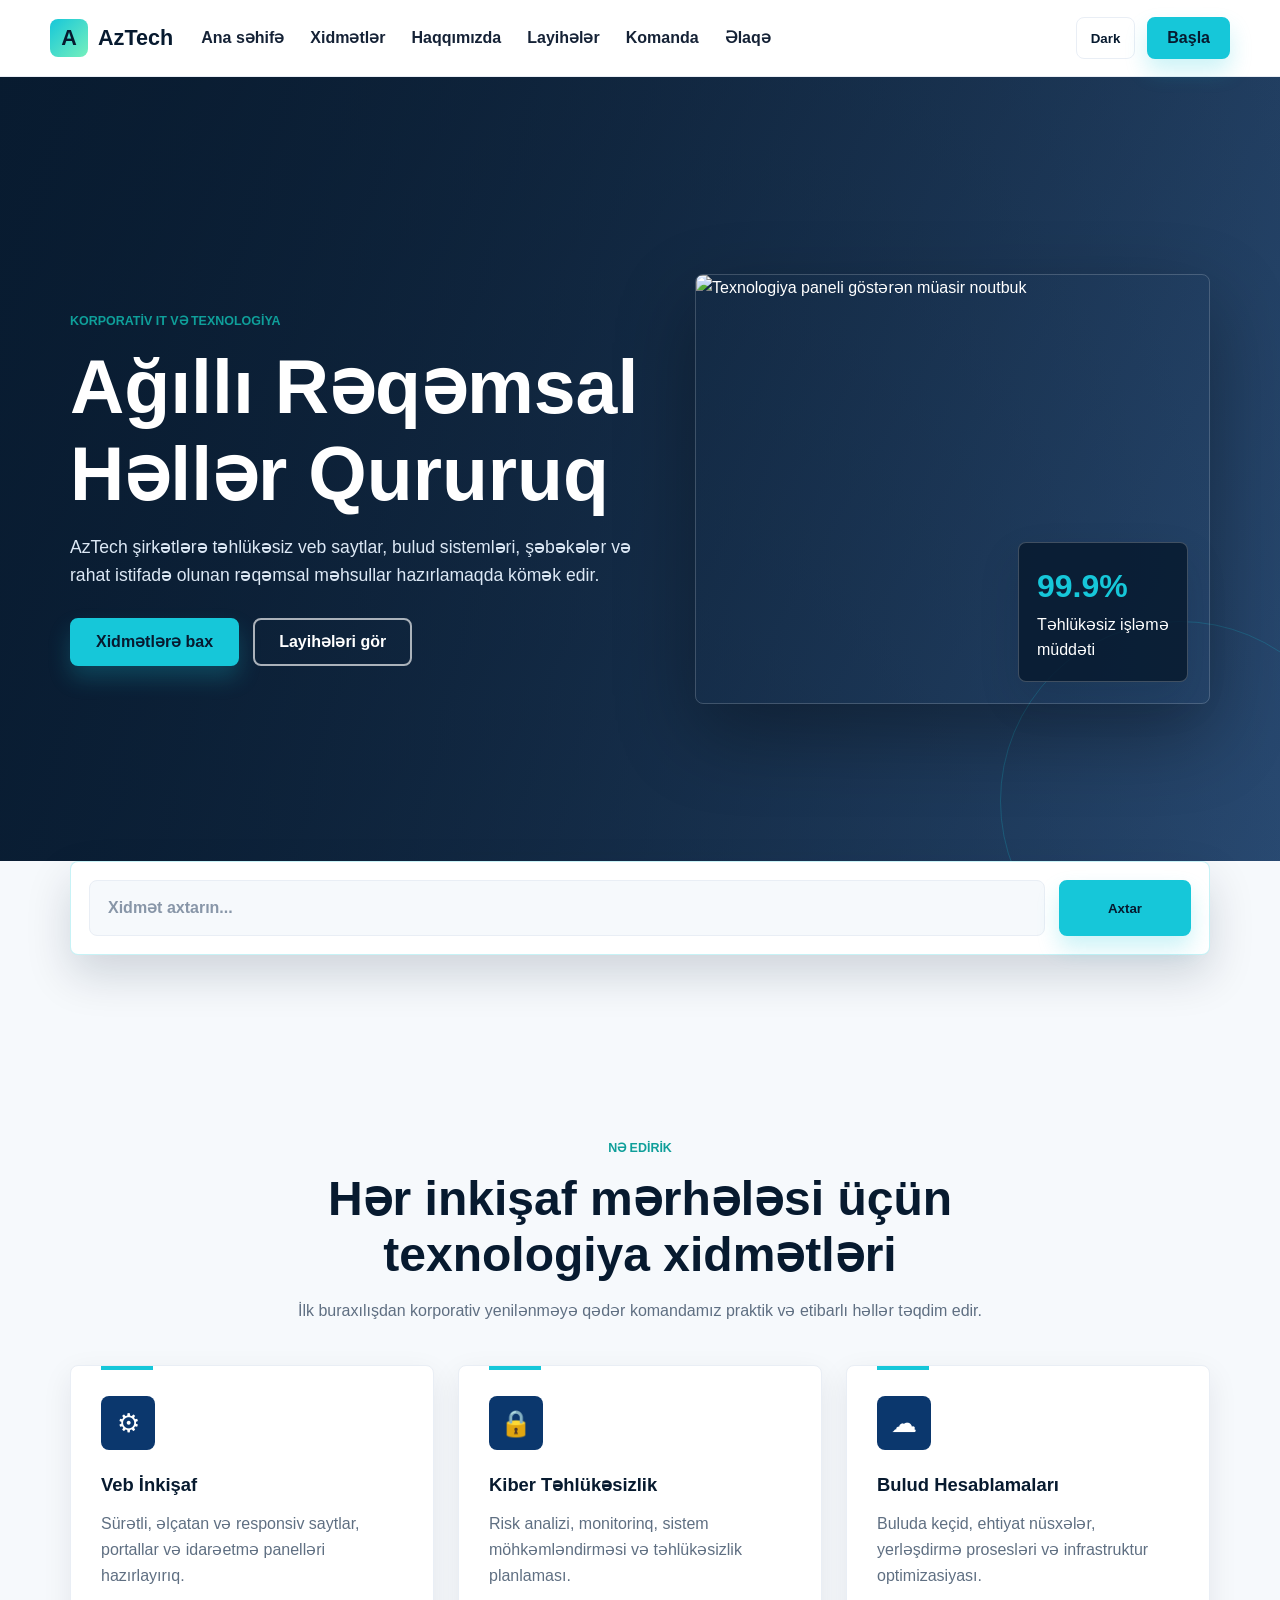
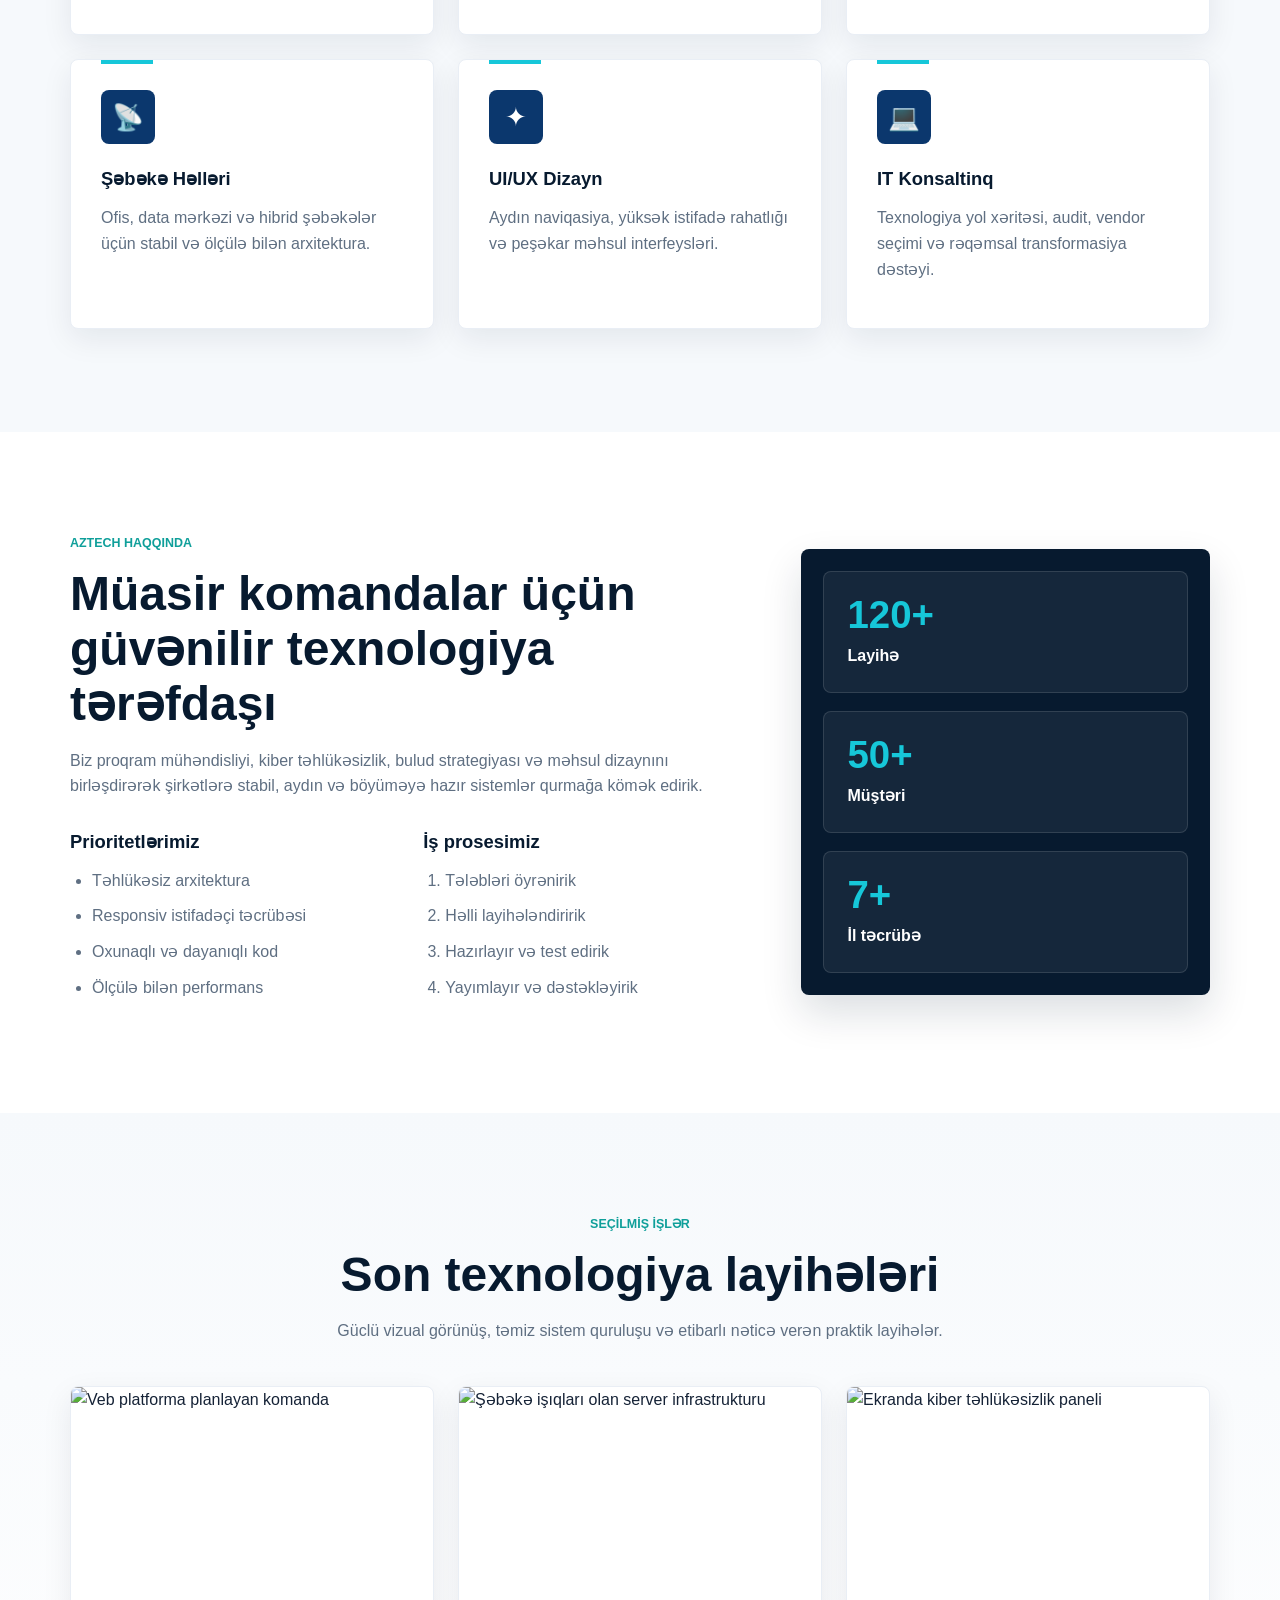
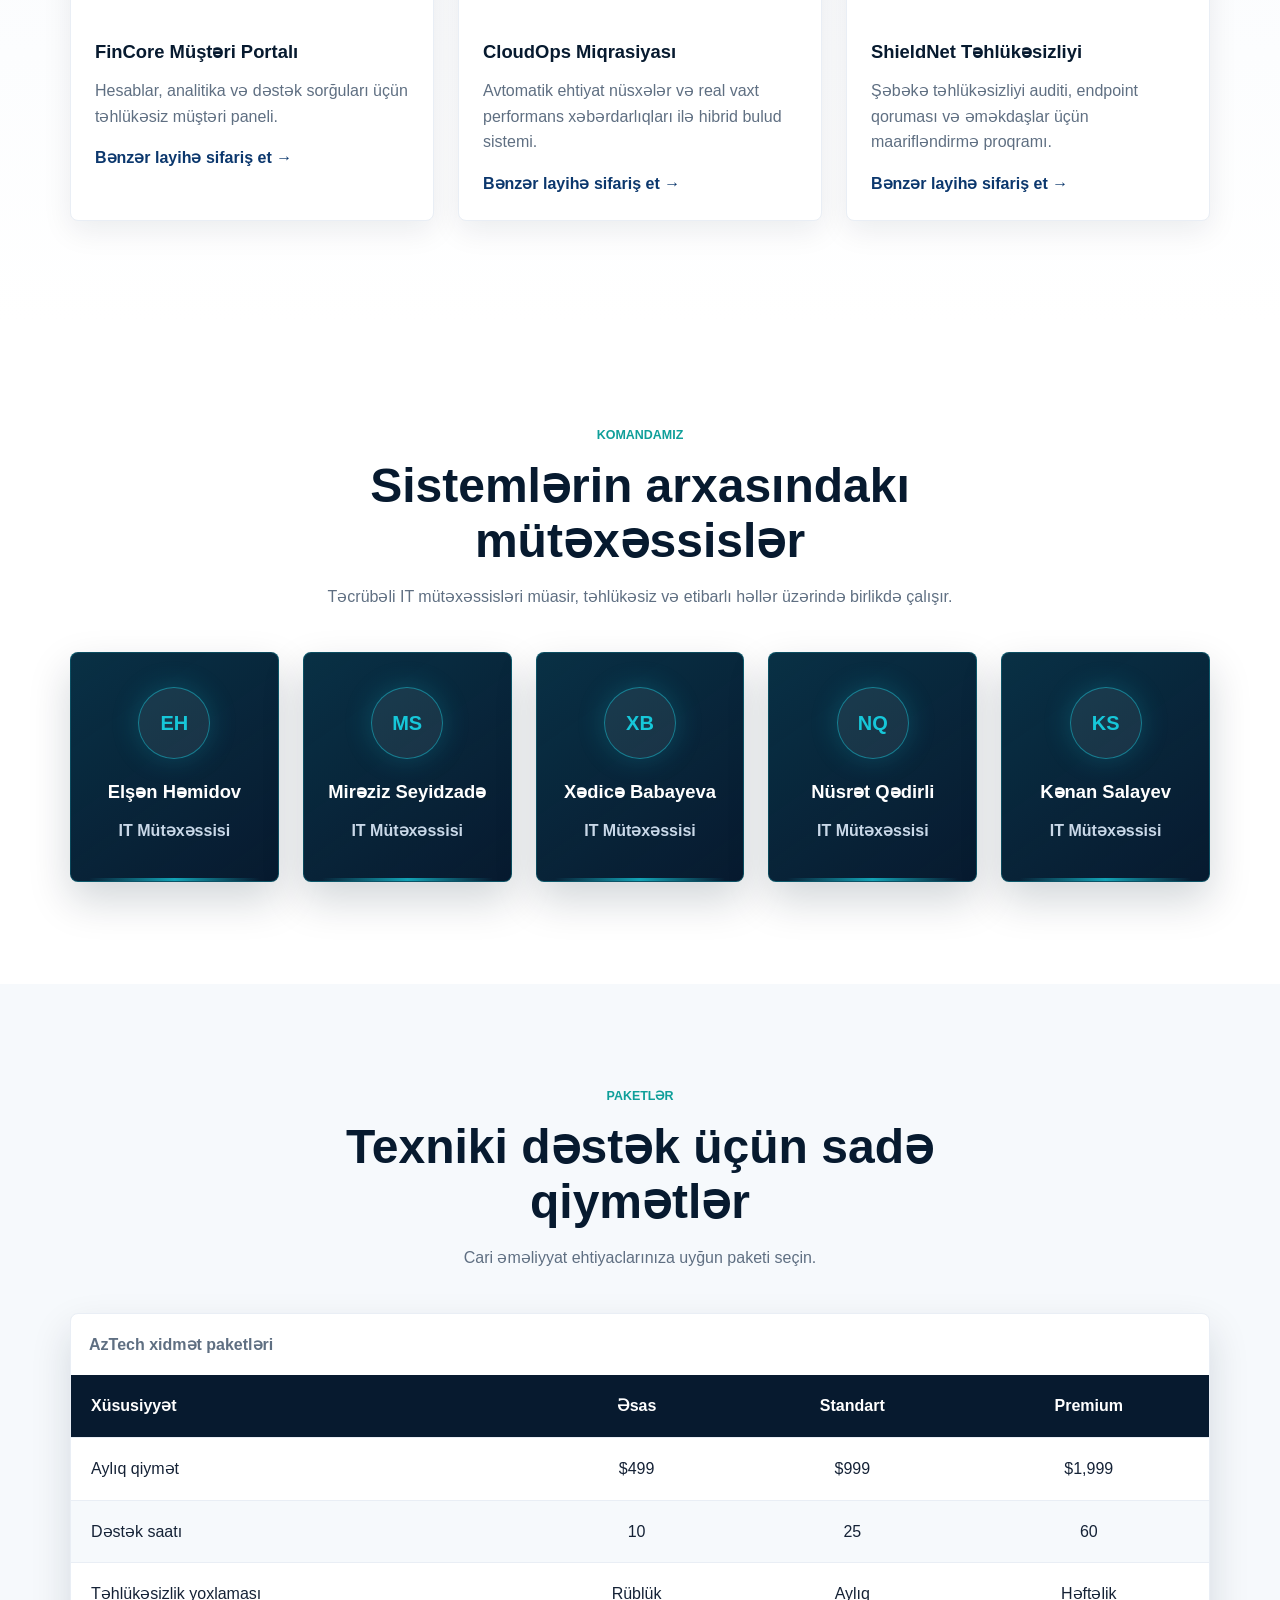
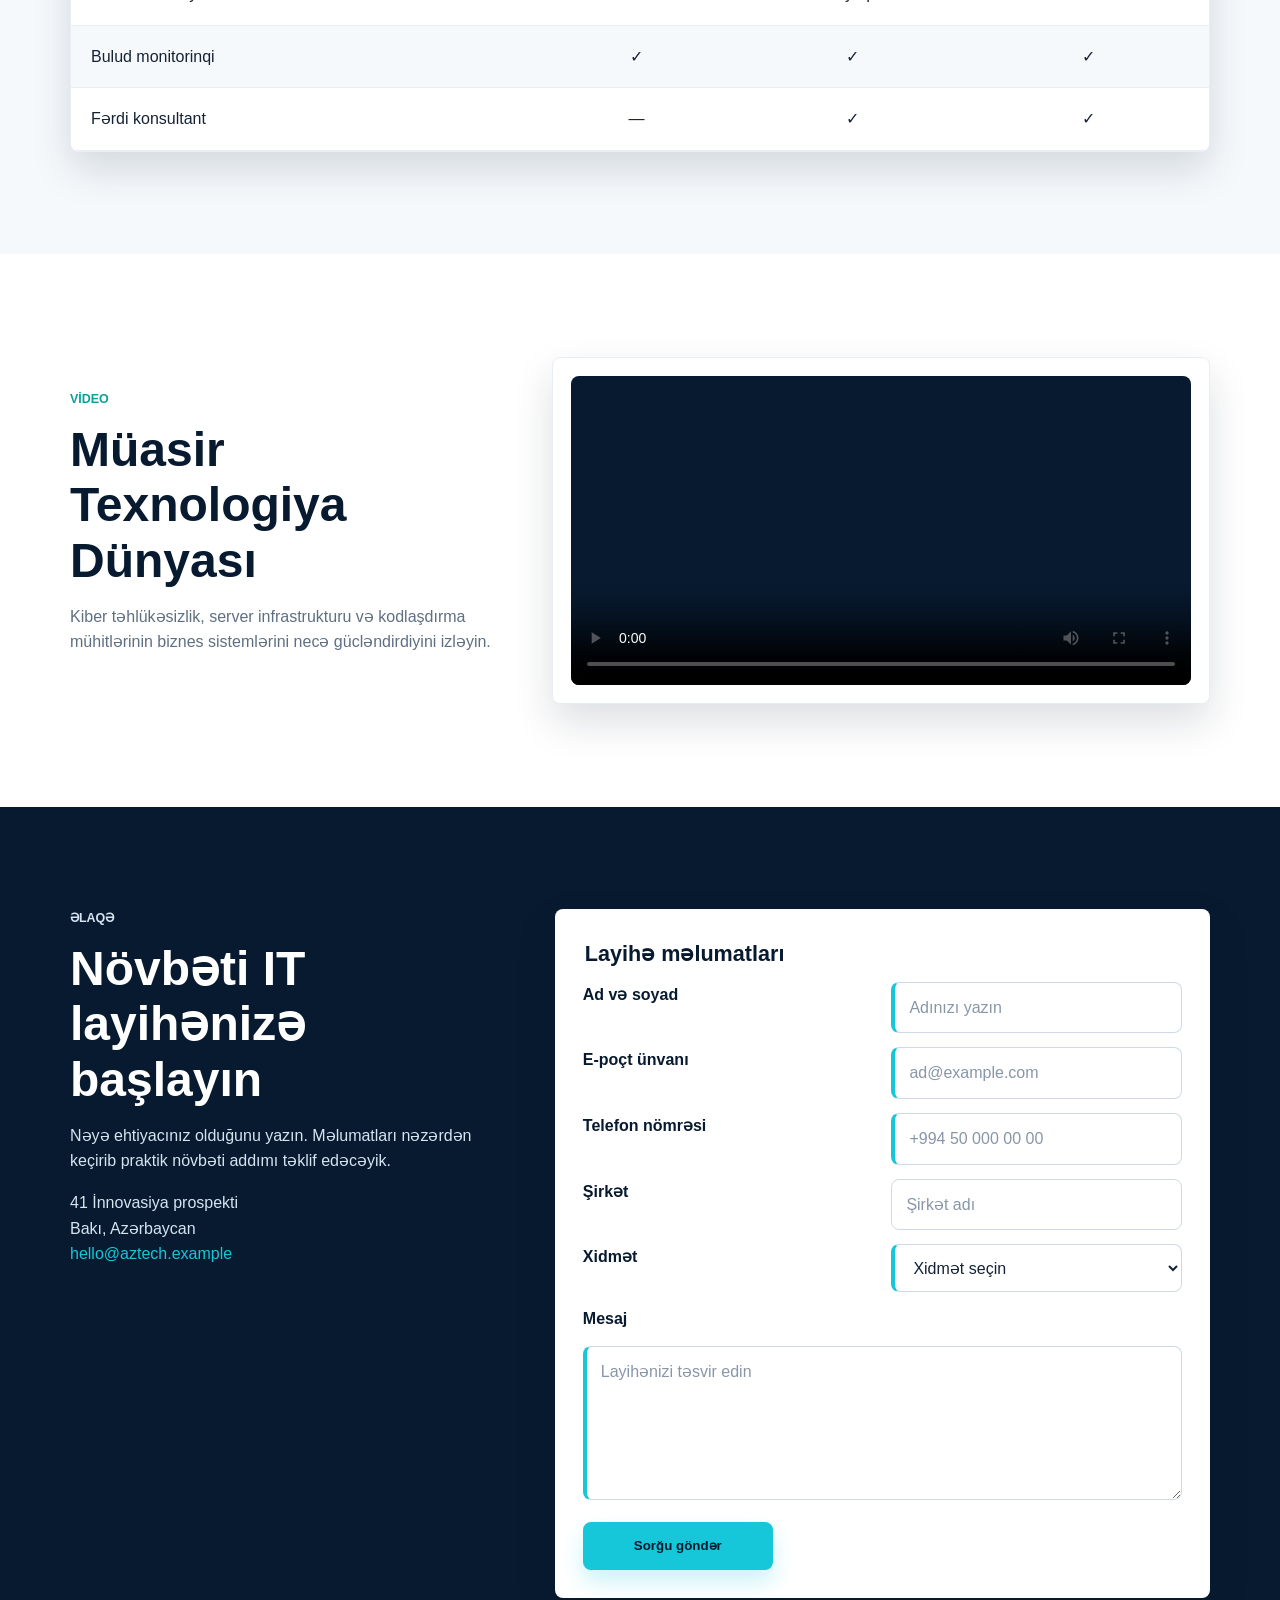
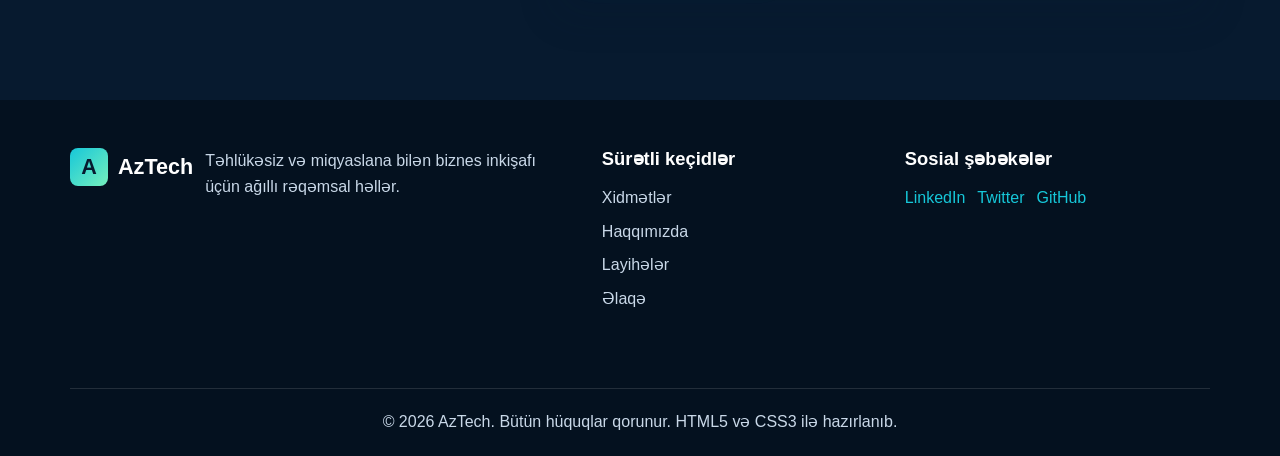
==== commit 4b289f5d: "sayt.html" ====
--- a/sayt.html
+++ b/sayt.html
@@ -79,7 +79,7 @@
         </section>
 
         <!-- Services Section -->
-        <section class="section services" id="services" aria-labelledby="services-title">
+        <section class="section services" id="services">
             <div class="container">
                 <div class="section-heading">
                     <p class="eyebrow">Nə edirik</p>
@@ -88,32 +88,32 @@
                 </div>
 
                 <div class="card-grid services-grid">
-                    <article class="service-card" data-service="Web Development Veb İnkişaf">
+                    <article class="service-card">
                         <span class="card-icon">&#9881;</span>
                         <h3>Veb İnkişaf</h3>
                         <p>Sürətli, əlçatan və responsiv saytlar, portallar və idarəetmə panelləri hazırlayırıq.</p>
                     </article>
-                    <article class="service-card" data-service="Cyber Security Kiber Təhlükəsizlik">
+                    <article class="service-card">
                         <span class="card-icon">&#128274;</span>
                         <h3>Kiber Təhlükəsizlik</h3>
                         <p>Risk analizi, monitorinq, sistem möhkəmləndirməsi və təhlükəsizlik planlaması.</p>
                     </article>
-                    <article class="service-card" data-service="Cloud Computing Bulud Hesablamaları">
+                    <article class="service-card">
                         <span class="card-icon">&#9729;</span>
                         <h3>Bulud Hesablamaları</h3>
                         <p>Buluda keçid, ehtiyat nüsxələr, yerləşdirmə prosesləri və infrastruktur optimizasiyası.</p>
                     </article>
-                    <article class="service-card" data-service="Network Solutions Şəbəkə Həlləri">
+                    <article class="service-card">
                         <span class="card-icon">&#128225;</span>
                         <h3>Şəbəkə Həlləri</h3>
                         <p>Ofis, data mərkəzi və hibrid şəbəkələr üçün stabil və ölçülə bilən arxitektura.</p>
                     </article>
-                    <article class="service-card" data-service="UI/UX Design UI UX Dizayn">
+                    <article class="service-card">
                         <span class="card-icon">&#10022;</span>
                         <h3>UI/UX Dizayn</h3>
                         <p>Aydın naviqasiya, yüksək istifadə rahatlığı və peşəkar məhsul interfeysləri.</p>
                     </article>
-                    <article class="service-card" data-service="IT Consulting IT Konsaltinq">
+                    <article class="service-card">
                         <span class="card-icon">&#128187;</span>
                         <h3>IT Konsaltinq</h3>
                         <p>Texnologiya yol xəritəsi, audit, vendor seçimi və rəqəmsal transformasiya dəstəyi.</p>
